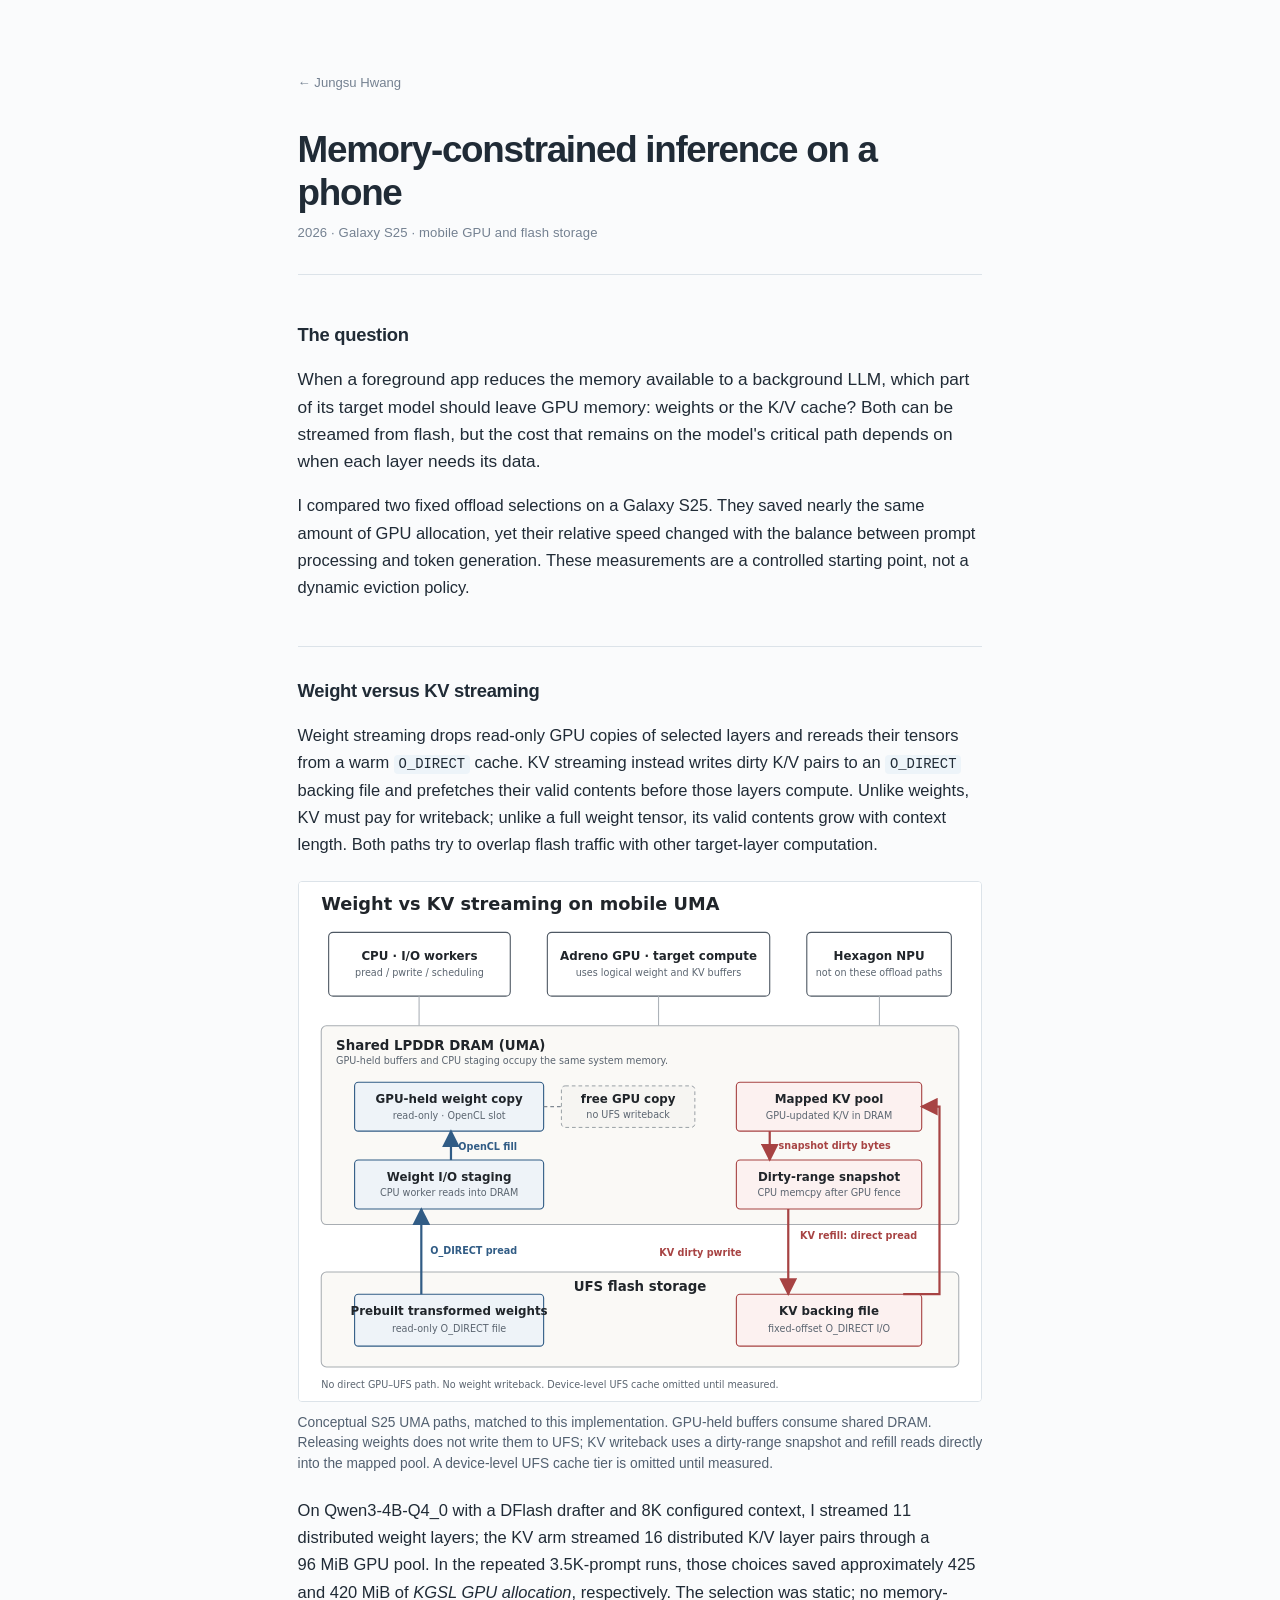
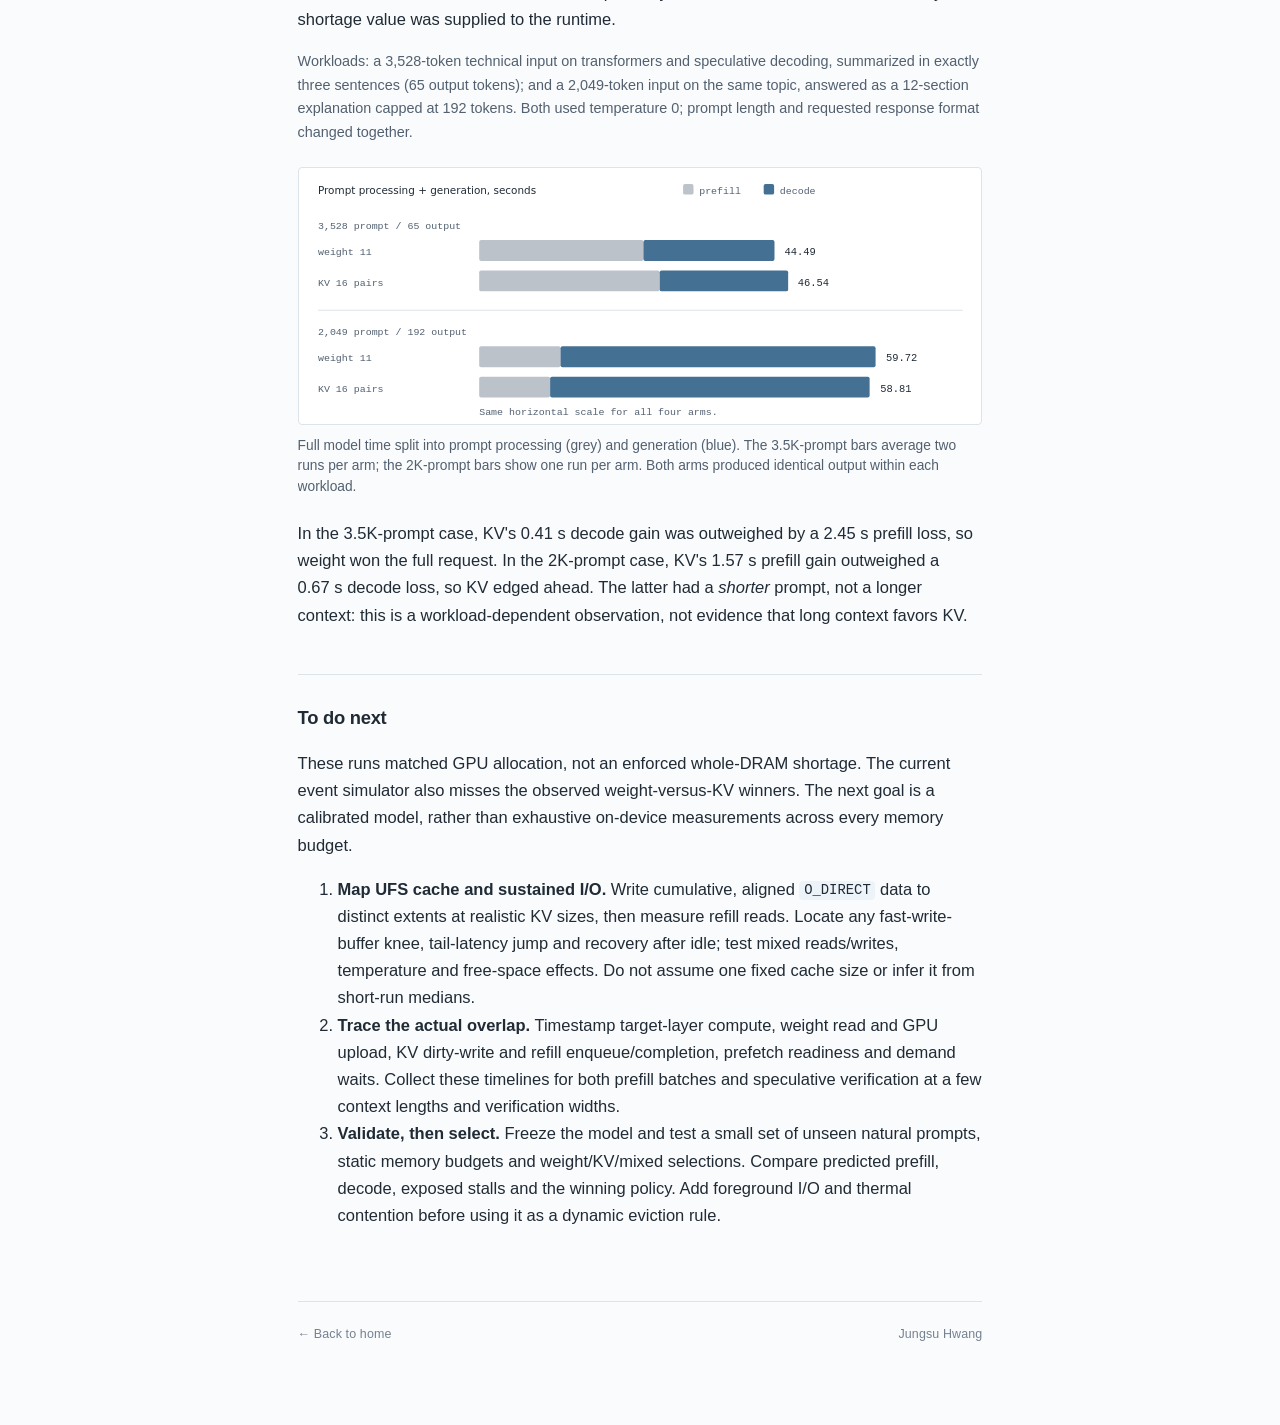
==== projects/phone-memory.html @ 8d6e9e75 "Publish research website" ====
<!doctype html>
<html lang="en">
<head>
<meta charset="utf-8">
<meta name="viewport" content="width=device-width, initial-scale=1">
<meta name="robots" content="noindex, nofollow, noarchive">
<title>Memory-constrained inference on a phone</title>
<meta name="description" content="A focused Galaxy S25 comparison of target-model weight and KV streaming at similar GPU memory savings.">
<link rel="stylesheet" href="../assets/css/style.css">
</head>
<body>
<main class="wrap">

  <p class="crumb"><a href="../">&larr; Jungsu Hwang</a></p>

  <header class="pagehead">
    <h1>Memory-constrained inference on a phone</h1>
    <div class="meta">2026 &middot; Galaxy S25 &middot; mobile GPU and flash storage</div>
  </header>

  <!-- ================================================================= -->
  <section>
    <h2>The question</h2>
    <p class="lede">
      When a foreground app reduces the memory available to a background LLM, which
      part of its target model should leave GPU memory: weights or the K/V cache?
      Both can be streamed from flash, but the cost that remains on the model's
      critical path depends on when each layer needs its data.
    </p>
    <p>
      I compared two fixed offload selections on a Galaxy S25. They saved nearly the
      same amount of GPU allocation, yet their relative speed changed with the balance
      between prompt processing and token generation. These measurements are a
      controlled starting point, not a dynamic eviction policy.
    </p>
  </section>

  <!-- ================================================================= -->
  <section id="streaming-comparison">
    <h2>Weight versus KV streaming</h2>
    <p>
      Weight streaming drops read-only GPU copies of selected layers and rereads their
      tensors from a warm <code>O_DIRECT</code> cache. KV streaming instead writes dirty
      K/V pairs to an <code>O_DIRECT</code> backing file and prefetches their valid
      contents before those layers compute. Unlike weights, KV must pay for writeback;
      unlike a full weight tensor, its valid contents grow with context length. Both
      paths try to overlap flash traffic with other target-layer computation.
    </p>
    <figure class="scroll-x">
      <img src="../assets/img/mobile-memory-data-path-v2.svg" width="920" height="700"
           style="min-width: 640px" loading="lazy" decoding="async"
           alt="S25 UMA streaming paths: read-only weights go from a UFS file through DRAM staging to the GPU-held copy; dirty KV is snapshotted from the mapped DRAM pool and written to a UFS backing file, then refilled directly into that mapped pool.">
      <figcaption>
        Conceptual S25 UMA paths, matched to this implementation. GPU-held buffers
        consume shared DRAM. Releasing weights does not write them to UFS; KV
        writeback uses a dirty-range snapshot and refill reads directly into the
        mapped pool. A device-level UFS cache tier is omitted until measured.
      </figcaption>
    </figure>
    <p>
      On Qwen3-4B-Q4_0 with a DFlash drafter and 8K configured context, I streamed
      11 distributed weight layers; the KV arm streamed 16 distributed K/V layer
      pairs through a 96&nbsp;MiB GPU pool. In the repeated 3.5K-prompt runs,
      those choices saved approximately 425 and 420&nbsp;MiB of
      <em>KGSL GPU allocation</em>,
      respectively. The selection was static; no memory-shortage value was supplied
      to the runtime.
    </p>
    <p class="small muted">
      Workloads: a 3,528-token technical input on transformers and speculative
      decoding, summarized in exactly three sentences (65 output tokens); and a
      2,049-token input on the same topic, answered as a 12-section explanation
      capped at 192 tokens. Both used temperature 0; prompt length and requested
      response format changed together.
    </p>

    <figure class="scroll-x">
      <svg viewBox="0 0 720 270" role="img" style="min-width: 640px"
           aria-label="Full request time split into prefill and decode. For 3528 prompt and 65 output tokens, weight takes 44.49 seconds and KV 46.54 seconds. For 2049 prompt and 192 output tokens, weight takes 59.72 seconds and KV 58.81 seconds.">
        <style>
          .plot-title { font: 11px ui-sans-serif, system-ui, sans-serif; fill: var(--text); }
          .plot-label { font: 10.5px ui-monospace, monospace; fill: var(--text-muted); }
          .plot-value { font: 11px ui-monospace, monospace; fill: var(--text); }
          .plot-pre { fill: var(--text-faint); opacity: .48; }
          .plot-dec { fill: var(--accent); opacity: .85; }
          .plot-rule { stroke: var(--rule); stroke-width: 1; }
        </style>
        <text class="plot-title" x="20" y="27">Prompt processing + generation, seconds</text>
        <rect class="plot-pre" x="405" y="17" width="11" height="11" rx="2"/>
        <text class="plot-label" x="422" y="27">prefill</text>
        <rect class="plot-dec" x="490" y="17" width="11" height="11" rx="2"/>
        <text class="plot-label" x="507" y="27">decode</text>

        <text class="plot-label" x="20" y="64">3,528 prompt / 65 output</text>
        <text class="plot-label" x="20" y="92">weight 11</text>
        <rect class="plot-pre" x="190" y="76" width="173.2" height="22" rx="2"/>
        <rect class="plot-dec" x="363.2" y="76" width="138.2" height="22" rx="2"/>
        <text class="plot-value" x="512" y="92">44.49</text>
        <text class="plot-label" x="20" y="124">KV 16 pairs</text>
        <rect class="plot-pre" x="190" y="108" width="190.4" height="22" rx="2"/>
        <rect class="plot-dec" x="380.4" y="108" width="135.4" height="22" rx="2"/>
        <text class="plot-value" x="526" y="124">46.54</text>

        <line class="plot-rule" x1="20" y1="150" x2="700" y2="150"/>
        <text class="plot-label" x="20" y="176">2,049 prompt / 192 output</text>
        <text class="plot-label" x="20" y="204">weight 11</text>
        <rect class="plot-pre" x="190" y="188" width="85.8" height="22" rx="2"/>
        <rect class="plot-dec" x="275.8" y="188" width="332.2" height="22" rx="2"/>
        <text class="plot-value" x="619" y="204">59.72</text>
        <text class="plot-label" x="20" y="236">KV 16 pairs</text>
        <rect class="plot-pre" x="190" y="220" width="74.8" height="22" rx="2"/>
        <rect class="plot-dec" x="264.8" y="220" width="336.9" height="22" rx="2"/>
        <text class="plot-value" x="613" y="236">58.81</text>
        <text class="plot-label" x="190" y="260">Same horizontal scale for all four arms.</text>
      </svg>
      <figcaption>
        Full model time split into prompt processing (grey) and generation (blue).
        The 3.5K-prompt bars average two runs per arm; the 2K-prompt bars show
        one run per arm. Both arms produced identical output within each workload.
      </figcaption>
    </figure>

    <p>
      In the 3.5K-prompt case, KV's 0.41&nbsp;s decode gain was outweighed
      by a 2.45&nbsp;s prefill loss, so weight won the full request. In the
      2K-prompt case, KV's 1.57&nbsp;s prefill gain outweighed a 0.67&nbsp;s
      decode loss, so KV edged ahead. The latter had a <em>shorter</em>
      prompt, not a longer context: this is a workload-dependent observation,
      not evidence that long context favors KV.
    </p>
  </section>

  <!-- ================================================================= -->
  <section>
    <h2>To do next</h2>
    <p>
      These runs matched GPU allocation, not an enforced whole-DRAM shortage.
      The current event simulator also misses the observed weight-versus-KV
      winners. The next goal is a calibrated model, rather than exhaustive
      on-device measurements across every memory budget.
    </p>
    <ol>
      <li>
        <strong>Map UFS cache and sustained I/O.</strong> Write cumulative,
        aligned <code>O_DIRECT</code> data to distinct extents at realistic KV
        sizes, then measure refill reads. Locate any fast-write-buffer knee,
        tail-latency jump and recovery after idle; test mixed reads/writes,
        temperature and free-space effects. Do not assume one fixed cache size
        or infer it from short-run medians.
      </li>
      <li>
        <strong>Trace the actual overlap.</strong> Timestamp target-layer
        compute, weight read and GPU upload, KV dirty-write and refill
        enqueue/completion, prefetch readiness and demand waits. Collect these
        timelines for both prefill batches and speculative verification at a
        few context lengths and verification widths.
      </li>
      <li>
        <strong>Validate, then select.</strong> Freeze the model and test a
        small set of unseen natural prompts, static memory budgets and
        weight/KV/mixed selections. Compare predicted prefill, decode,
        exposed stalls and the winning policy. Add foreground I/O and thermal
        contention before using it as a dynamic eviction rule.
      </li>
    </ol>
  </section>

  <!-- Add a public code link here once the repo is public:
       <p class="small muted">Code: <a href="...">github.com/jasonwayn/...</a></p> -->

  <footer>
    <span><a href="../">&larr; Back to home</a></span>
    <span>Jungsu Hwang</span>
  </footer>

</main>
</body>
</html>
---- assets/css/style.css ----
/* Shared typography and colors for the research site. */

:root {
  --bg:          #fafbfc;
  --bg-raised:   #ffffff;
  --text:        #202b36;
  --text-muted:  #526070;
  --text-faint:  #748191;
  --rule:        #dce3e9;
  --rule-soft:   #e9edf1;
  --accent:      #245981;
  --accent-soft: #edf4f9;

  --font-mono:  ui-monospace, SFMono-Regular, 'SF Mono', Menlo, Consolas,
                'Liberation Mono', monospace;
  --font-sans:  -apple-system, BlinkMacSystemFont, 'Segoe UI',
                'Helvetica Neue', Arial, 'Malgun Gothic', sans-serif;

  --measure: 46rem;
  --portrait-fade: 1;
  color-scheme: light dark;
}

@media (prefers-color-scheme: dark) {
  :root {
    --bg:          #10161c;
    --bg-raised:   #171f27;
    --text:        #e5ebf0;
    --text-muted:  #acb8c3;
    --text-faint:  #8694a2;
    --rule:        #303b46;
    --rule-soft:   #25303a;
    --accent:      #9ac9ed;
    --accent-soft: #1d3141;
  }
}

* { box-sizing: border-box; }
html { -webkit-text-size-adjust: 100%; }

body {
  margin: 0;
  background: var(--bg);
  color: var(--text);
  font-family: var(--font-sans);
  font-size: 16.5px;
  line-height: 1.65;
  -webkit-font-smoothing: antialiased;
  text-rendering: optimizeLegibility;
}

.wrap {
  max-width: var(--measure);
  margin: 0 auto;
  padding: 4.5rem 1.6rem 5rem;
}

/* ---------- links ---------- */

a {
  color: var(--accent);
  text-decoration: none;
  border-bottom: 1px solid color-mix(in srgb, var(--accent) 28%, transparent);
  transition: border-color .15s ease, color .15s ease;
}
a:hover { border-bottom-color: var(--accent); }
a.plain, a.plain:hover { border-bottom: none; }

/* ---------- masthead ---------- */

.masthead {
  display: flex;
  gap: 1.9rem;
  align-items: center;
  padding-bottom: 2rem;
  margin-bottom: 2.1rem;
  border-bottom: 1px solid var(--rule);
}

.portrait {
  flex: 0 0 112px;
  width: 112px;
  height: 112px;
  border-radius: 50%;
  object-fit: cover;
  object-position: 50% 50%;      /* source is already cropped square on the face */
  background: var(--accent-soft);
  border: 1px solid var(--rule);
  opacity: var(--portrait-fade);
  filter: grayscale(.08);
  transition: opacity .3s ease, filter .3s ease;
}
.portrait:hover {
  opacity: 1;
  filter: grayscale(0) contrast(1) brightness(1);
}
/* Shown as a dashed circle until the file exists. */
img.portrait:not([src]), img.portrait[src=""] { border-style: dashed; }

.masthead h1 {
  margin: 0 0 .35rem;
  font-family: var(--font-sans);
  font-size: 2.2rem;
  font-weight: 680;
  letter-spacing: -.035em;
  line-height: 1.12;
}

.affil {
  margin: 0;
  color: var(--text-muted);
  font-size: .95rem;
  line-height: 1.45;
}
.affil span { white-space: nowrap; }
.affil .sep { color: var(--rule); padding: 0 .5rem; }

/* CV link: a glyph and a mono label, no box. Sized to match the h2
   section labels so it reads as a marker rather than a control. */

.cvline { margin: .25rem 0 0; }

.cvlink {
  display: inline-flex;
  align-items: center;
  gap: .46rem;
  font-family: var(--font-sans);
  font-size: .87rem;
  line-height: 1;
  font-weight: 500;
  letter-spacing: .02em;
  color: var(--text-muted);
  border-bottom: none;
  transition: color .15s ease;
}
.cvlink svg {
  width: 15px;       /* drawn glyph is 80% of the box, so this lands on the
                        cap height of the label beside it */
  height: 15px;
  flex: 0 0 15px;
}
/* Solid fills rather than an outline: a 1px stroke does not survive 9px. */
.cvlink .doc  { fill: var(--accent); }
.cvlink .fold { fill: color-mix(in srgb, var(--accent) 34%, var(--bg)); }
.cvlink:hover { color: var(--accent); }
.cvlink:focus-visible {
  outline: 2px solid var(--accent);
  outline-offset: 3px;
  border-radius: 3px;
}

@media (max-width: 560px) {
  .masthead { flex-direction: column; align-items: flex-start; gap: 1.2rem; }
  .portrait { width: 96px; height: 96px; flex-basis: 96px; }
  .masthead h1 { font-size: 2rem; }
}

/* ---------- sections ---------- */

section { margin: 2.8rem 0 0; }
section + section { border-top: 1px solid var(--rule); padding-top: 1.8rem; }

h2 {
  font-family: var(--font-sans);
  font-size: 1.15rem;
  font-weight: 650;
  letter-spacing: -.015em;
  color: var(--text);
  margin: 0 0 1rem;
}

h3 {
  font-family: var(--font-sans);
  font-size: 1.05rem;
  font-weight: 650;
  letter-spacing: -.015em;
  line-height: 1.3;
  margin: 0 0 .35rem;
}

p { margin: 0 0 1.05rem; }
p:last-child { margin-bottom: 0; }

.lede { font-size: 1.08rem; line-height: 1.58; }
.muted { color: var(--text-muted); }
.small { font-size: .9rem; }

strong { font-weight: 650; }
em { font-style: italic; }

/* ---------- entries ---------- */

.entry {
  padding: 1.4rem 0;
  border-bottom: 1px solid var(--rule-soft);
}
.entry:last-of-type { border-bottom: none; }
.entry h3 { font-size: 1.22rem; }

.entry .meta {
  font-family: var(--font-sans);
  font-size: .8rem;
  letter-spacing: .02em;
  color: var(--text-faint);
  margin-bottom: .42rem;
}

.entry p {
  margin: .4rem 0 .6rem;
  color: var(--text-muted);
  font-size: .99rem;
}

ul.clean { list-style: none; padding: 0; margin: 0; }
ul.clean li {
  padding: .42rem 0 .42rem 1.05rem;
  position: relative;
}
ul.clean li::before {
  content: "";
  position: absolute;
  left: 0; top: 1.02em;
  width: 5px; height: 1px;
  background: var(--text-faint);
}

/* ---------- figures & tables ---------- */

figure { margin: 1.8rem 0; padding: 0; }
figure img, figure svg {
  display: block;
  width: 100%;
  height: auto;
  border: 1px solid var(--rule);
  border-radius: 4px;
  background: var(--bg-raised);
}
figcaption {
  margin-top: .65rem;
  font-size: .86rem;
  color: var(--text-muted);
  line-height: 1.5;
}

.scroll-x { overflow-x: auto; margin: 1.4rem 0; }

table {
  border-collapse: collapse;
  width: 100%;
  font-size: .92rem;
  min-width: 28rem;
}
th, td {
  text-align: left;
  padding: .5rem .8rem .5rem 0;
  border-bottom: 1px solid var(--rule-soft);
  vertical-align: top;
}
thead th {
  font-family: var(--font-sans);
  font-size: .78rem;
  font-weight: 650;
  letter-spacing: .01em;
  color: var(--text-muted);
  white-space: nowrap;
  border-bottom-color: var(--rule);
  padding-bottom: .42rem;
}
td.num, th.num {
  text-align: right;
  font-family: var(--font-mono);
  font-size: .86rem;
  font-variant-numeric: tabular-nums;
  white-space: nowrap;
}
tbody tr:last-child td { border-bottom: none; }
.win { font-weight: 600; color: var(--text); }

code {
  font-family: var(--font-mono);
  font-size: .84em;
  background: var(--accent-soft);
  padding: .08em .34em;
  border-radius: 4px;
}

blockquote {
  margin: 1.4rem 0;
  padding: .1rem 0 .1rem 1.15rem;
  border-left: 2px solid var(--rule);
  color: var(--text-muted);
}

/* ---------- sub-page nav ---------- */

.crumb {
  font-family: var(--font-sans);
  font-size: .82rem;
  margin-bottom: 2.2rem;
  color: var(--text-faint);
}
.crumb a { color: var(--text-faint); border-bottom: none; }
.crumb a:hover { color: var(--accent); }

.pagehead {
  padding-bottom: 1.9rem;
  margin-bottom: 2rem;
  border-bottom: 1px solid var(--rule);
}
.pagehead h1 {
  font-family: var(--font-sans);
  font-size: 2.3rem;
  font-weight: 660;
  letter-spacing: -.035em;
  line-height: 1.16;
  margin: 0 0 .5rem;
}
.pagehead .meta {
  font-family: var(--font-sans);
  font-size: .82rem;
  letter-spacing: .01em;
  color: var(--text-faint);
  margin: 0;
}

/* ---------- placeholder marker ----------
   Search the HTML for "todo" to find everything left to fill in,
   then delete the wrapper along with the placeholder text. */

.todo {
  background: #fff3bf;
  color: #5c4700;
  padding: 0 .25em;
  border-radius: 3px;
  font-weight: 500;
}
@media (prefers-color-scheme: dark) {
  .todo { background: #4a3c00; color: #ffe98a; }
}

/* Placeholder shown until a real photo is dropped in. */
.portrait-ph {
  display: flex;
  align-items: center;
  justify-content: center;
  font-family: var(--font-mono);
  font-size: .68rem;
  letter-spacing: .1em;
  text-transform: uppercase;
  color: var(--text-faint);
  border-style: dashed;
}

/* ---------- footer ---------- */

footer {
  margin-top: 4.5rem;
  padding-top: 1.35rem;
  border-top: 1px solid var(--rule);
  font-family: var(--font-sans);
  font-size: .78rem;
  letter-spacing: .01em;
  color: var(--text-faint);
  display: flex;
  justify-content: space-between;
  flex-wrap: wrap;
  gap: .5rem;
}
footer a { color: var(--text-faint); border-bottom: none; }
footer a:hover { color: var(--accent); }
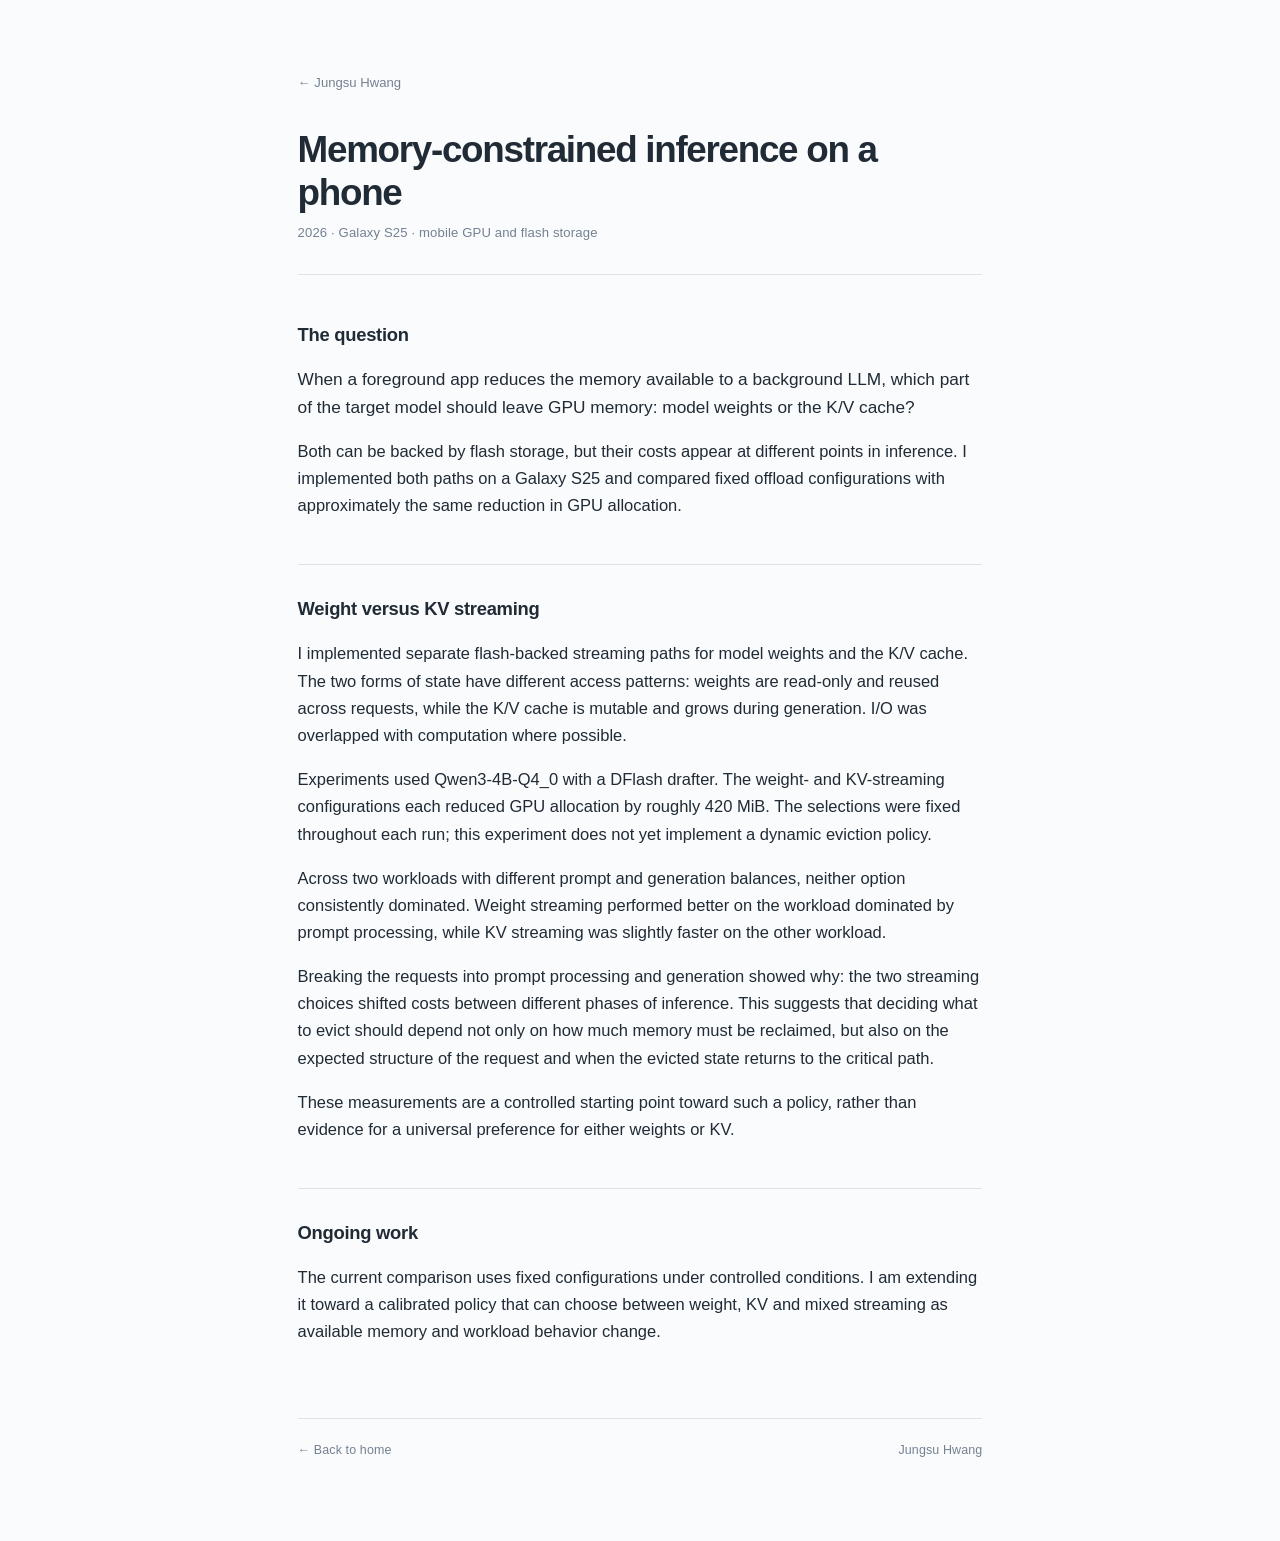
==== commit 13323cd8: "Abstract phone memory research details" ====
--- a/projects/phone-memory.html
+++ b/projects/phone-memory.html
@@ -5,7 +5,7 @@
 <meta name="viewport" content="width=device-width, initial-scale=1">
 <meta name="robots" content="noindex, nofollow, noarchive">
 <title>Memory-constrained inference on a phone</title>
-<meta name="description" content="A focused Galaxy S25 comparison of target-model weight and KV streaming at similar GPU memory savings.">
+<meta name="description" content="A Galaxy S25 study of weight and K/V cache streaming for memory-constrained on-device language-model inference.">
 <link rel="stylesheet" href="../assets/css/style.css">
 </head>
 <body>
@@ -23,15 +23,12 @@
     <h2>The question</h2>
     <p class="lede">
       When a foreground app reduces the memory available to a background LLM, which
-      part of its target model should leave GPU memory: weights or the K/V cache?
-      Both can be streamed from flash, but the cost that remains on the model's
-      critical path depends on when each layer needs its data.
+      part of the target model should leave GPU memory: model weights or the K/V cache?
     </p>
     <p>
-      I compared two fixed offload selections on a Galaxy S25. They saved nearly the
-      same amount of GPU allocation, yet their relative speed changed with the balance
-      between prompt processing and token generation. These measurements are a
-      controlled starting point, not a dynamic eviction policy.
+      Both can be backed by flash storage, but their costs appear at different points
+      in inference. I implemented both paths on a Galaxy S25 and compared fixed
+      offload configurations with approximately the same reduction in GPU allocation.
     </p>
   </section>
 
@@ -39,130 +36,44 @@
   <section id="streaming-comparison">
     <h2>Weight versus KV streaming</h2>
     <p>
-      Weight streaming drops read-only GPU copies of selected layers and rereads their
-      tensors from a warm <code>O_DIRECT</code> cache. KV streaming instead writes dirty
-      K/V pairs to an <code>O_DIRECT</code> backing file and prefetches their valid
-      contents before those layers compute. Unlike weights, KV must pay for writeback;
-      unlike a full weight tensor, its valid contents grow with context length. Both
-      paths try to overlap flash traffic with other target-layer computation.
+      I implemented separate flash-backed streaming paths for model weights and the
+      K/V cache. The two forms of state have different access patterns: weights are
+      read-only and reused across requests, while the K/V cache is mutable and grows
+      during generation. I/O was overlapped with computation where possible.
     </p>
-    <figure class="scroll-x">
-      <img src="../assets/img/mobile-memory-data-path-v2.svg" width="920" height="700"
-           style="min-width: 640px" loading="lazy" decoding="async"
-           alt="S25 UMA streaming paths: read-only weights go from a UFS file through DRAM staging to the GPU-held copy; dirty KV is snapshotted from the mapped DRAM pool and written to a UFS backing file, then refilled directly into that mapped pool.">
-      <figcaption>
-        Conceptual S25 UMA paths, matched to this implementation. GPU-held buffers
-        consume shared DRAM. Releasing weights does not write them to UFS; KV
-        writeback uses a dirty-range snapshot and refill reads directly into the
-        mapped pool. A device-level UFS cache tier is omitted until measured.
-      </figcaption>
-    </figure>
     <p>
-      On Qwen3-4B-Q4_0 with a DFlash drafter and 8K configured context, I streamed
-      11 distributed weight layers; the KV arm streamed 16 distributed K/V layer
-      pairs through a 96&nbsp;MiB GPU pool. In the repeated 3.5K-prompt runs,
-      those choices saved approximately 425 and 420&nbsp;MiB of
-      <em>KGSL GPU allocation</em>,
-      respectively. The selection was static; no memory-shortage value was supplied
-      to the runtime.
+      Experiments used Qwen3-4B-Q4_0 with a DFlash drafter. The weight- and
+      KV-streaming configurations each reduced GPU allocation by roughly
+      420&nbsp;MiB. The selections were fixed throughout each run; this experiment
+      does not yet implement a dynamic eviction policy.
     </p>
-    <p class="small muted">
-      Workloads: a 3,528-token technical input on transformers and speculative
-      decoding, summarized in exactly three sentences (65 output tokens); and a
-      2,049-token input on the same topic, answered as a 12-section explanation
-      capped at 192 tokens. Both used temperature 0; prompt length and requested
-      response format changed together.
+    <p>
+      Across two workloads with different prompt and generation balances, neither
+      option consistently dominated. Weight streaming performed better on the
+      workload dominated by prompt processing, while KV streaming was slightly
+      faster on the other workload.
     </p>
-
-    <figure class="scroll-x">
-      <svg viewBox="0 0 720 270" role="img" style="min-width: 640px"
-           aria-label="Full request time split into prefill and decode. For 3528 prompt and 65 output tokens, weight takes 44.49 seconds and KV 46.54 seconds. For 2049 prompt and 192 output tokens, weight takes 59.72 seconds and KV 58.81 seconds.">
-        <style>
-          .plot-title { font: 11px ui-sans-serif, system-ui, sans-serif; fill: var(--text); }
-          .plot-label { font: 10.5px ui-monospace, monospace; fill: var(--text-muted); }
-          .plot-value { font: 11px ui-monospace, monospace; fill: var(--text); }
-          .plot-pre { fill: var(--text-faint); opacity: .48; }
-          .plot-dec { fill: var(--accent); opacity: .85; }
-          .plot-rule { stroke: var(--rule); stroke-width: 1; }
-        </style>
-        <text class="plot-title" x="20" y="27">Prompt processing + generation, seconds</text>
-        <rect class="plot-pre" x="405" y="17" width="11" height="11" rx="2"/>
-        <text class="plot-label" x="422" y="27">prefill</text>
-        <rect class="plot-dec" x="490" y="17" width="11" height="11" rx="2"/>
-        <text class="plot-label" x="507" y="27">decode</text>
-
-        <text class="plot-label" x="20" y="64">3,528 prompt / 65 output</text>
-        <text class="plot-label" x="20" y="92">weight 11</text>
-        <rect class="plot-pre" x="190" y="76" width="173.2" height="22" rx="2"/>
-        <rect class="plot-dec" x="363.2" y="76" width="138.2" height="22" rx="2"/>
-        <text class="plot-value" x="512" y="92">44.49</text>
-        <text class="plot-label" x="20" y="124">KV 16 pairs</text>
-        <rect class="plot-pre" x="190" y="108" width="190.4" height="22" rx="2"/>
-        <rect class="plot-dec" x="380.4" y="108" width="135.4" height="22" rx="2"/>
-        <text class="plot-value" x="526" y="124">46.54</text>
-
-        <line class="plot-rule" x1="20" y1="150" x2="700" y2="150"/>
-        <text class="plot-label" x="20" y="176">2,049 prompt / 192 output</text>
-        <text class="plot-label" x="20" y="204">weight 11</text>
-        <rect class="plot-pre" x="190" y="188" width="85.8" height="22" rx="2"/>
-        <rect class="plot-dec" x="275.8" y="188" width="332.2" height="22" rx="2"/>
-        <text class="plot-value" x="619" y="204">59.72</text>
-        <text class="plot-label" x="20" y="236">KV 16 pairs</text>
-        <rect class="plot-pre" x="190" y="220" width="74.8" height="22" rx="2"/>
-        <rect class="plot-dec" x="264.8" y="220" width="336.9" height="22" rx="2"/>
-        <text class="plot-value" x="613" y="236">58.81</text>
-        <text class="plot-label" x="190" y="260">Same horizontal scale for all four arms.</text>
-      </svg>
-      <figcaption>
-        Full model time split into prompt processing (grey) and generation (blue).
-        The 3.5K-prompt bars average two runs per arm; the 2K-prompt bars show
-        one run per arm. Both arms produced identical output within each workload.
-      </figcaption>
-    </figure>
-
     <p>
-      In the 3.5K-prompt case, KV's 0.41&nbsp;s decode gain was outweighed
-      by a 2.45&nbsp;s prefill loss, so weight won the full request. In the
-      2K-prompt case, KV's 1.57&nbsp;s prefill gain outweighed a 0.67&nbsp;s
-      decode loss, so KV edged ahead. The latter had a <em>shorter</em>
-      prompt, not a longer context: this is a workload-dependent observation,
-      not evidence that long context favors KV.
+      Breaking the requests into prompt processing and generation showed why: the
+      two streaming choices shifted costs between different phases of inference.
+      This suggests that deciding what to evict should depend not only on how much
+      memory must be reclaimed, but also on the expected structure of the request
+      and when the evicted state returns to the critical path.
+    </p>
+    <p>
+      These measurements are a controlled starting point toward such a policy,
+      rather than evidence for a universal preference for either weights or KV.
     </p>
   </section>
 
   <!-- ================================================================= -->
   <section>
-    <h2>To do next</h2>
+    <h2>Ongoing work</h2>
     <p>
-      These runs matched GPU allocation, not an enforced whole-DRAM shortage.
-      The current event simulator also misses the observed weight-versus-KV
-      winners. The next goal is a calibrated model, rather than exhaustive
-      on-device measurements across every memory budget.
+      The current comparison uses fixed configurations under controlled conditions.
+      I am extending it toward a calibrated policy that can choose between weight,
+      KV and mixed streaming as available memory and workload behavior change.
     </p>
-    <ol>
-      <li>
-        <strong>Map UFS cache and sustained I/O.</strong> Write cumulative,
-        aligned <code>O_DIRECT</code> data to distinct extents at realistic KV
-        sizes, then measure refill reads. Locate any fast-write-buffer knee,
-        tail-latency jump and recovery after idle; test mixed reads/writes,
-        temperature and free-space effects. Do not assume one fixed cache size
-        or infer it from short-run medians.
-      </li>
-      <li>
-        <strong>Trace the actual overlap.</strong> Timestamp target-layer
-        compute, weight read and GPU upload, KV dirty-write and refill
-        enqueue/completion, prefetch readiness and demand waits. Collect these
-        timelines for both prefill batches and speculative verification at a
-        few context lengths and verification widths.
-      </li>
-      <li>
-        <strong>Validate, then select.</strong> Freeze the model and test a
-        small set of unseen natural prompts, static memory budgets and
-        weight/KV/mixed selections. Compare predicted prefill, decode,
-        exposed stalls and the winning policy. Add foreground I/O and thermal
-        contention before using it as a dynamic eviction rule.
-      </li>
-    </ol>
   </section>
 
   <!-- Add a public code link here once the repo is public:
